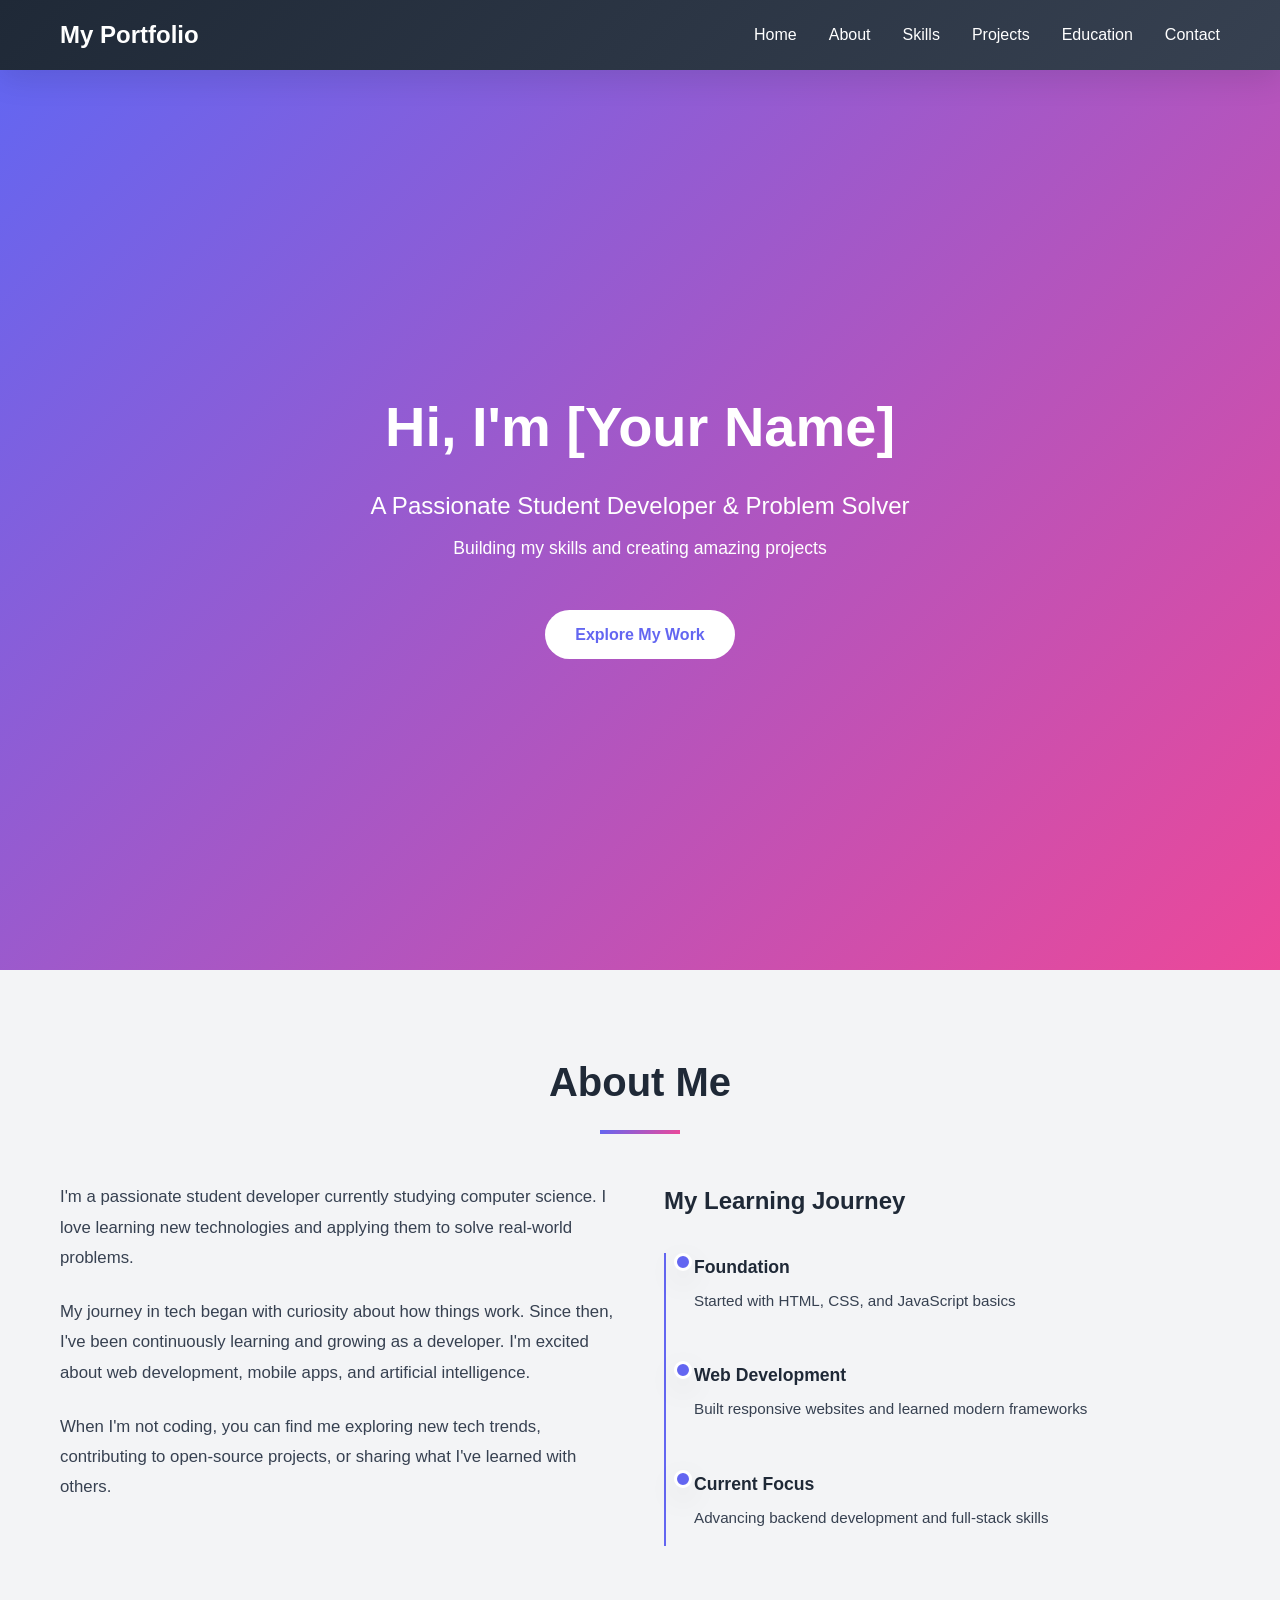
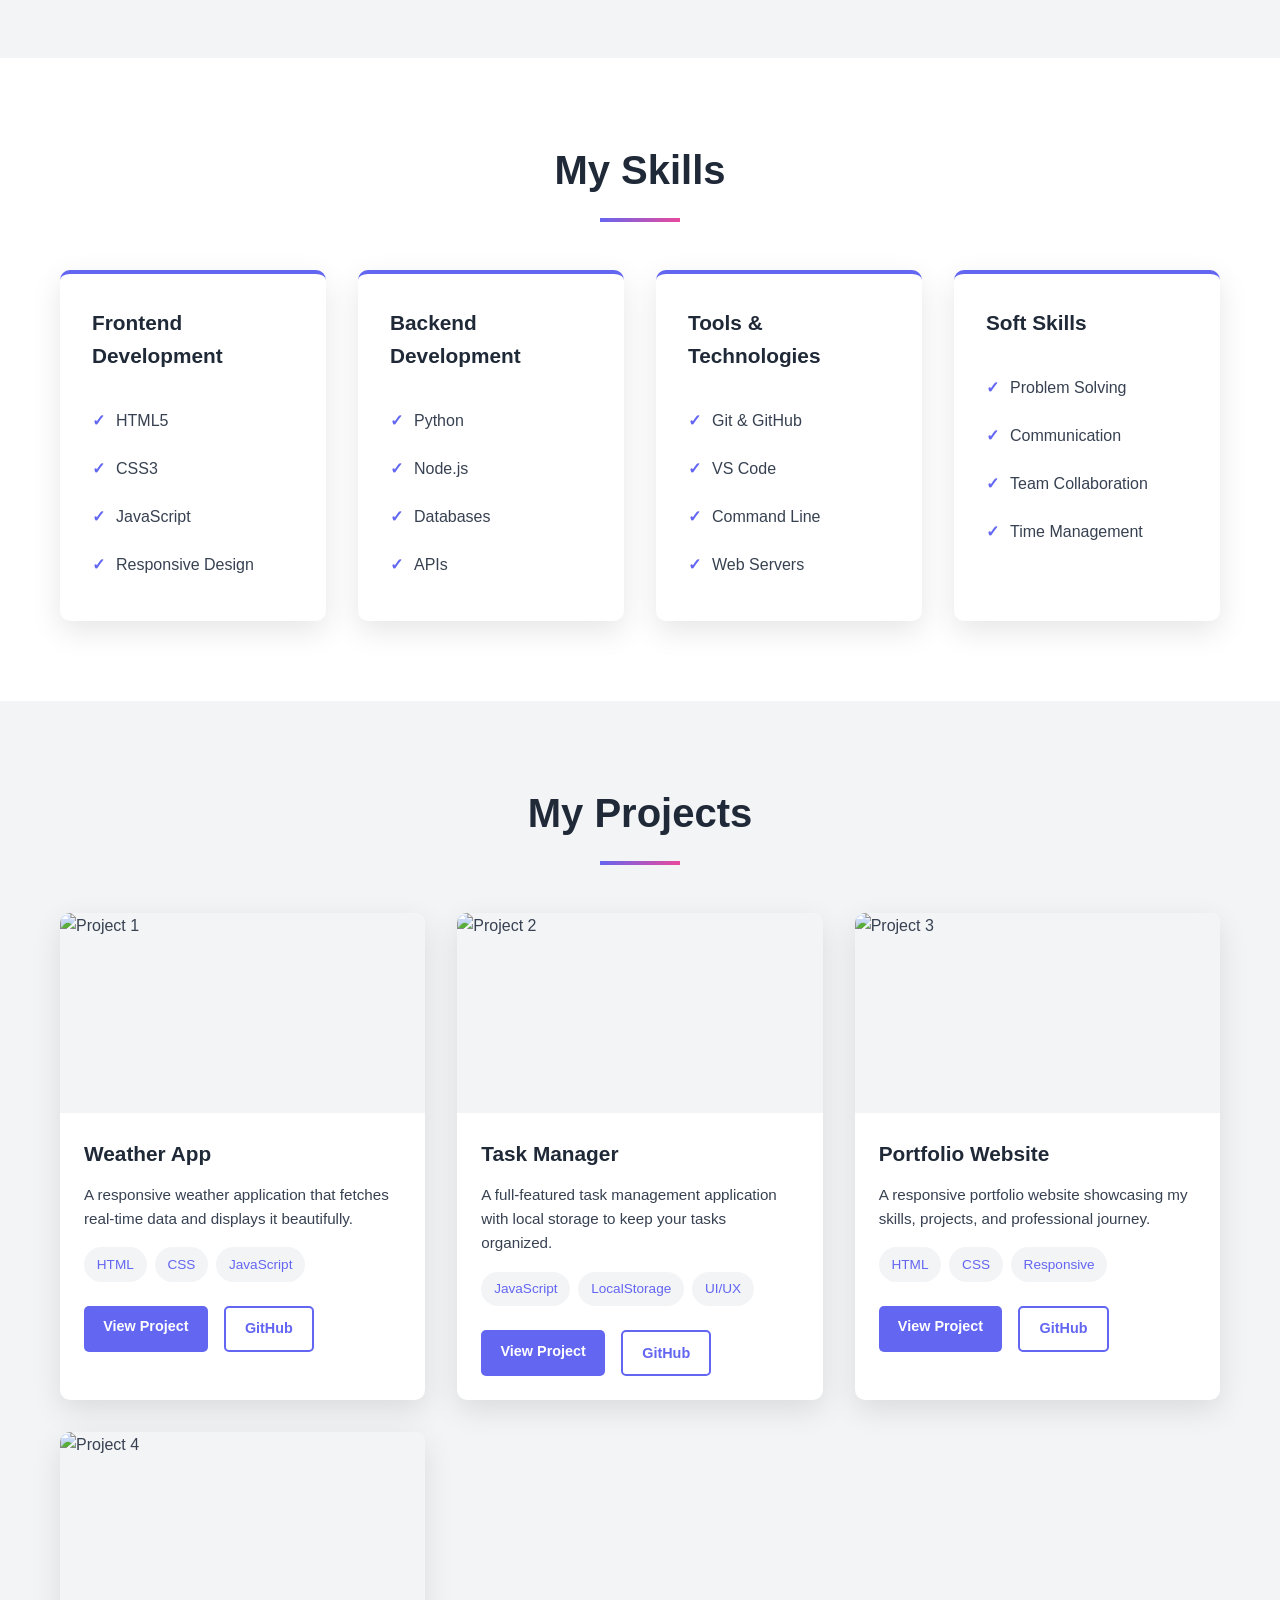
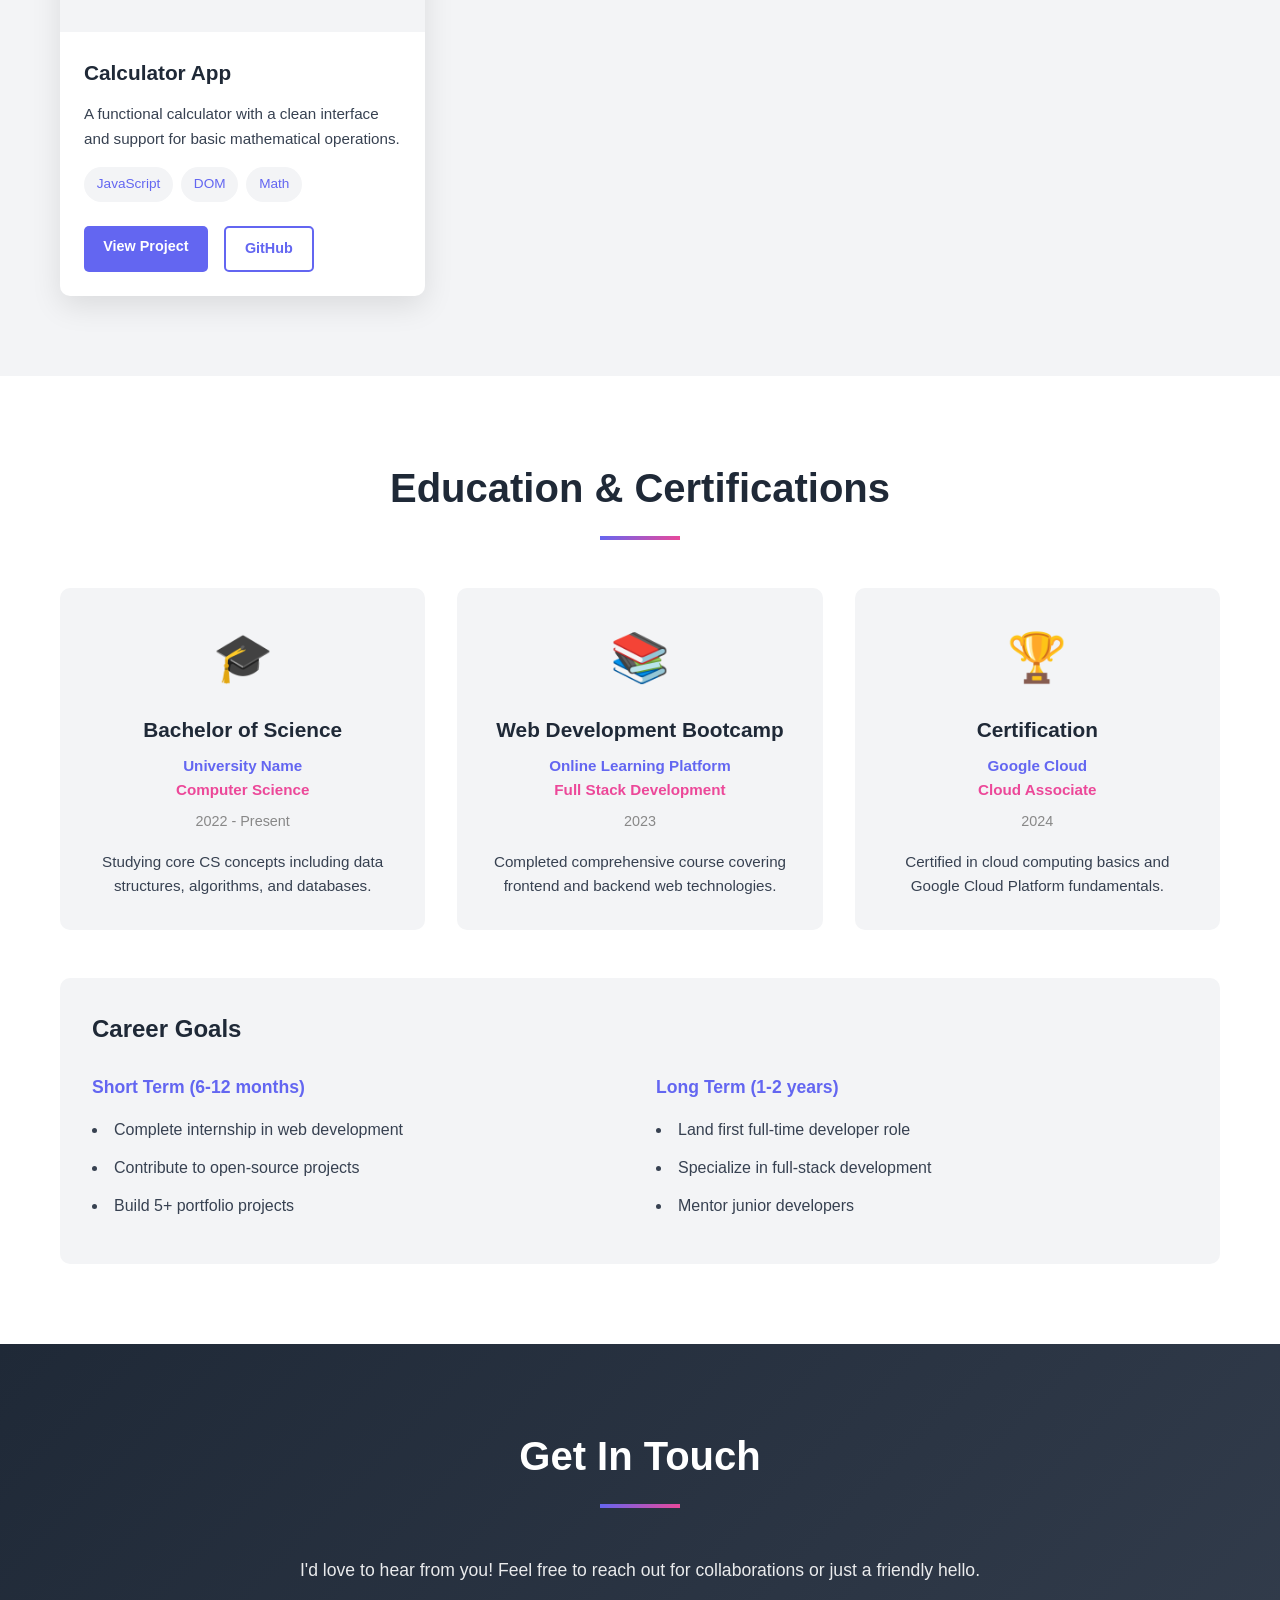
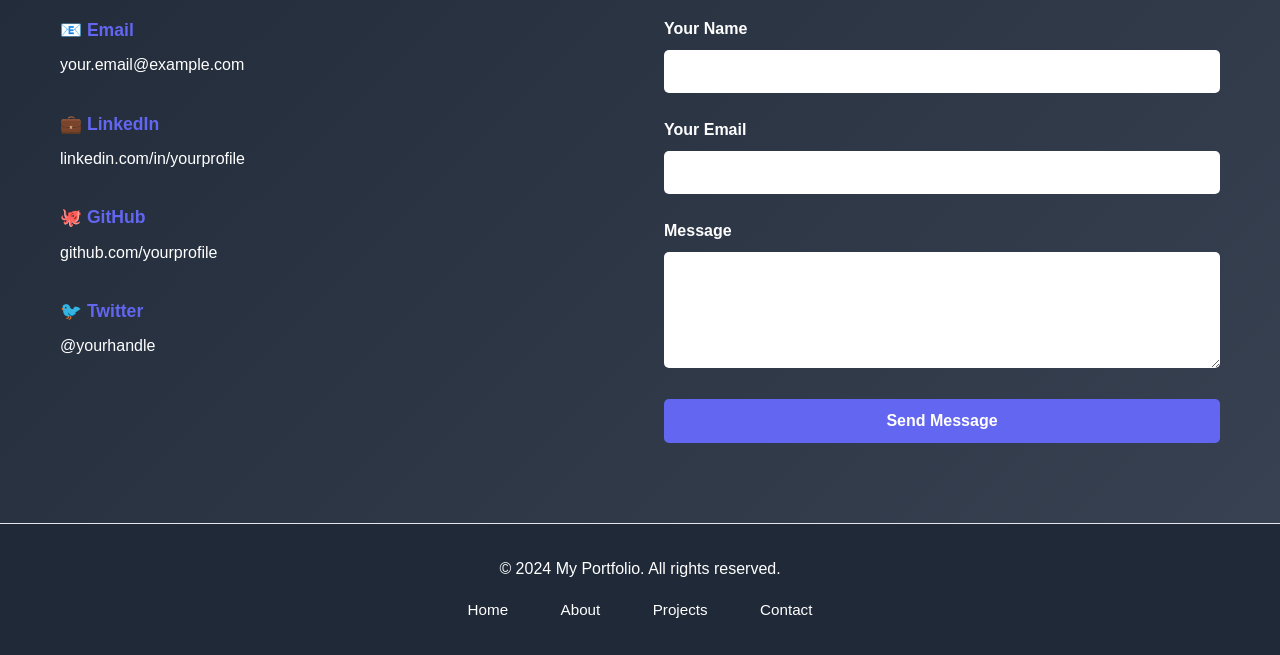
==== Ist Type/index.html @ 1e48fa3d "HTML Code" ====
<!DOCTYPE html>
<html lang="en">
<head>
    <meta charset="UTF-8">
    <meta name="viewport" content="width=device-width, initial-scale=1.0">
    <title>My Portfolio | Student Developer</title>
    <link rel="stylesheet" href="styles.css">
</head>
<body>
    <!-- Navigation Bar -->
    <nav class="navbar">
        <div class="nav-container">
            <div class="nav-logo">
                <a href="#home">My Portfolio</a>
            </div>
            <ul class="nav-menu">
                <li class="nav-item">
                    <a href="#home" class="nav-link">Home</a>
                </li>
                <li class="nav-item">
                    <a href="#about" class="nav-link">About</a>
                </li>
                <li class="nav-item">
                    <a href="#skills" class="nav-link">Skills</a>
                </li>
                <li class="nav-item">
                    <a href="#projects" class="nav-link">Projects</a>
                </li>
                <li class="nav-item">
                    <a href="#education" class="nav-link">Education</a>
                </li>
                <li class="nav-item">
                    <a href="#contact" class="nav-link">Contact</a>
                </li>
            </ul>
            <div class="hamburger">
                <span></span>
                <span></span>
                <span></span>
            </div>
        </div>
    </nav>

    <!-- Home Section -->
    <section id="home" class="hero">
        <div class="hero-content">
            <h1>Hi, I'm [Your Name]</h1>
            <p>A Passionate Student Developer & Problem Solver</p>
            <p class="subtitle">Building my skills and creating amazing projects</p>
            <a href="#about" class="cta-button">Explore My Work</a>
        </div>
    </section>

    <!-- About Section -->
    <section id="about" class="about">
        <div class="container">
            <h2>About Me</h2>
            <div class="about-content">
                <div class="about-text">
                    <p>
                        I'm a passionate student developer currently studying computer science. 
                        I love learning new technologies and applying them to solve real-world problems.
                    </p>
                    <p>
                        My journey in tech began with curiosity about how things work. 
                        Since then, I've been continuously learning and growing as a developer. 
                        I'm excited about web development, mobile apps, and artificial intelligence.
                    </p>
                    <p>
                        When I'm not coding, you can find me exploring new tech trends, 
                        contributing to open-source projects, or sharing what I've learned with others.
                    </p>
                </div>
                <div class="learning-journey">
                    <h3>My Learning Journey</h3>
                    <div class="timeline">
                        <div class="timeline-item">
                            <div class="timeline-marker"></div>
                            <div class="timeline-content">
                                <h4>Foundation</h4>
                                <p>Started with HTML, CSS, and JavaScript basics</p>
                            </div>
                        </div>
                        <div class="timeline-item">
                            <div class="timeline-marker"></div>
                            <div class="timeline-content">
                                <h4>Web Development</h4>
                                <p>Built responsive websites and learned modern frameworks</p>
                            </div>
                        </div>
                        <div class="timeline-item">
                            <div class="timeline-marker"></div>
                            <div class="timeline-content">
                                <h4>Current Focus</h4>
                                <p>Advancing backend development and full-stack skills</p>
                            </div>
                        </div>
                    </div>
                </div>
            </div>
        </div>
    </section>

    <!-- Skills Section -->
    <section id="skills" class="skills">
        <div class="container">
            <h2>My Skills</h2>
            <div class="skills-grid">
                <div class="skill-card">
                    <h3>Frontend Development</h3>
                    <ul class="skill-list">
                        <li>HTML5</li>
                        <li>CSS3</li>
                        <li>JavaScript</li>
                        <li>Responsive Design</li>
                    </ul>
                </div>
                <div class="skill-card">
                    <h3>Backend Development</h3>
                    <ul class="skill-list">
                        <li>Python</li>
                        <li>Node.js</li>
                        <li>Databases</li>
                        <li>APIs</li>
                    </ul>
                </div>
                <div class="skill-card">
                    <h3>Tools & Technologies</h3>
                    <ul class="skill-list">
                        <li>Git & GitHub</li>
                        <li>VS Code</li>
                        <li>Command Line</li>
                        <li>Web Servers</li>
                    </ul>
                </div>
                <div class="skill-card">
                    <h3>Soft Skills</h3>
                    <ul class="skill-list">
                        <li>Problem Solving</li>
                        <li>Communication</li>
                        <li>Team Collaboration</li>
                        <li>Time Management</li>
                    </ul>
                </div>
            </div>
        </div>
    </section>

    <!-- Projects Section -->
    <section id="projects" class="projects">
        <div class="container">
            <h2>My Projects</h2>
            <div class="projects-grid">
                <div class="project-card">
                    <div class="project-image">
                        <img src="https://via.placeholder.com/300x200?text=Project+1" alt="Project 1">
                    </div>
                    <div class="project-info">
                        <h3>Weather App</h3>
                        <p>A responsive weather application that fetches real-time data and displays it beautifully.</p>
                        <div class="project-tags">
                            <span class="tag">HTML</span>
                            <span class="tag">CSS</span>
                            <span class="tag">JavaScript</span>
                        </div>
                        <div class="project-links">
                            <a href="#" class="btn btn-primary">View Project</a>
                            <a href="#" class="btn btn-secondary">GitHub</a>
                        </div>
                    </div>
                </div>

                <div class="project-card">
                    <div class="project-image">
                        <img src="https://via.placeholder.com/300x200?text=Project+2" alt="Project 2">
                    </div>
                    <div class="project-info">
                        <h3>Task Manager</h3>
                        <p>A full-featured task management application with local storage to keep your tasks organized.</p>
                        <div class="project-tags">
                            <span class="tag">JavaScript</span>
                            <span class="tag">LocalStorage</span>
                            <span class="tag">UI/UX</span>
                        </div>
                        <div class="project-links">
                            <a href="#" class="btn btn-primary">View Project</a>
                            <a href="#" class="btn btn-secondary">GitHub</a>
                        </div>
                    </div>
                </div>

                <div class="project-card">
                    <div class="project-image">
                        <img src="https://via.placeholder.com/300x200?text=Project+3" alt="Project 3">
                    </div>
                    <div class="project-info">
                        <h3>Portfolio Website</h3>
                        <p>A responsive portfolio website showcasing my skills, projects, and professional journey.</p>
                        <div class="project-tags">
                            <span class="tag">HTML</span>
                            <span class="tag">CSS</span>
                            <span class="tag">Responsive</span>
                        </div>
                        <div class="project-links">
                            <a href="#" class="btn btn-primary">View Project</a>
                            <a href="#" class="btn btn-secondary">GitHub</a>
                        </div>
                    </div>
                </div>

                <div class="project-card">
                    <div class="project-image">
                        <img src="https://via.placeholder.com/300x200?text=Project+4" alt="Project 4">
                    </div>
                    <div class="project-info">
                        <h3>Calculator App</h3>
                        <p>A functional calculator with a clean interface and support for basic mathematical operations.</p>
                        <div class="project-tags">
                            <span class="tag">JavaScript</span>
                            <span class="tag">DOM</span>
                            <span class="tag">Math</span>
                        </div>
                        <div class="project-links">
                            <a href="#" class="btn btn-primary">View Project</a>
                            <a href="#" class="btn btn-secondary">GitHub</a>
                        </div>
                    </div>
                </div>
            </div>
        </div>
    </section>

    <!-- Education Section -->
    <section id="education" class="education">
        <div class="container">
            <h2>Education & Certifications</h2>
            <div class="education-grid">
                <div class="education-card">
                    <div class="education-icon">🎓</div>
                    <h3>Bachelor of Science</h3>
                    <p class="institution">University Name</p>
                    <p class="field">Computer Science</p>
                    <p class="year">2022 - Present</p>
                    <p class="description">Studying core CS concepts including data structures, algorithms, and databases.</p>
                </div>

                <div class="education-card">
                    <div class="education-icon">📚</div>
                    <h3>Web Development Bootcamp</h3>
                    <p class="institution">Online Learning Platform</p>
                    <p class="field">Full Stack Development</p>
                    <p class="year">2023</p>
                    <p class="description">Completed comprehensive course covering frontend and backend web technologies.</p>
                </div>

                <div class="education-card">
                    <div class="education-icon">🏆</div>
                    <h3>Certification</h3>
                    <p class="institution">Google Cloud</p>
                    <p class="field">Cloud Associate</p>
                    <p class="year">2024</p>
                    <p class="description">Certified in cloud computing basics and Google Cloud Platform fundamentals.</p>
                </div>
            </div>

            <div class="career-goals">
                <h3>Career Goals</h3>
                <div class="goals-list">
                    <div class="goal-item">
                        <h4>Short Term (6-12 months)</h4>
                        <ul>
                            <li>Complete internship in web development</li>
                            <li>Contribute to open-source projects</li>
                            <li>Build 5+ portfolio projects</li>
                        </ul>
                    </div>
                    <div class="goal-item">
                        <h4>Long Term (1-2 years)</h4>
                        <ul>
                            <li>Land first full-time developer role</li>
                            <li>Specialize in full-stack development</li>
                            <li>Mentor junior developers</li>
                        </ul>
                    </div>
                </div>
            </div>
        </div>
    </section>

    <!-- Contact Section -->
    <section id="contact" class="contact">
        <div class="container">
            <h2>Get In Touch</h2>
            <p class="contact-intro">I'd love to hear from you! Feel free to reach out for collaborations or just a friendly hello.</p>
            
            <div class="contact-content">
                <div class="contact-info">
                    <div class="info-item">
                        <h3>📧 Email</h3>
                        <p><a href="mailto:your.email@example.com">your.email@example.com</a></p>
                    </div>
                    <div class="info-item">
                        <h3>💼 LinkedIn</h3>
                        <p><a href="https://linkedin.com" target="_blank">linkedin.com/in/yourprofile</a></p>
                    </div>
                    <div class="info-item">
                        <h3>🐙 GitHub</h3>
                        <p><a href="https://github.com" target="_blank">github.com/yourprofile</a></p>
                    </div>
                    <div class="info-item">
                        <h3>🐦 Twitter</h3>
                        <p><a href="https://twitter.com" target="_blank">@yourhandle</a></p>
                    </div>
                </div>

                <form class="contact-form">
                    <div class="form-group">
                        <label for="name">Your Name</label>
                        <input type="text" id="name" name="name" required>
                    </div>
                    <div class="form-group">
                        <label for="email">Your Email</label>
                        <input type="email" id="email" name="email" required>
                    </div>
                    <div class="form-group">
                        <label for="message">Message</label>
                        <textarea id="message" name="message" rows="5" required></textarea>
                    </div>
                    <button type="submit" class="submit-btn">Send Message</button>
                </form>
            </div>
        </div>
    </section>

    <!-- Footer -->
    <footer class="footer">
        <div class="container">
            <p>&copy; 2024 My Portfolio. All rights reserved.</p>
            <div class="footer-links">
                <a href="#home">Home</a>
                <a href="#about">About</a>
                <a href="#projects">Projects</a>
                <a href="#contact">Contact</a>
            </div>
        </div>
    </footer>

    
</body>
</html>
---- Ist Type/styles.css ----
/* Root Variables */
:root {
    --primary-color: #6366f1;
    --secondary-color: #ec4899;
    --dark-color: #1f2937;
    --light-color: #f3f4f6;
    --text-color: #374151;
    --border-color: #e5e7eb;
    --shadow: 0 10px 30px rgba(0, 0, 0, 0.1);
    --transition: all 0.3s ease;
}

/* Global Styles */
* {
    margin: 0;
    padding: 0;
    box-sizing: border-box;
}

html {
    scroll-behavior: smooth;
}

body {
    font-family: 'Segoe UI', Tahoma, Geneva, Verdana, sans-serif;
    color: var(--text-color);
    background-color: #ffffff;
    line-height: 1.6;
}

.container {
    max-width: 1200px;
    margin: 0 auto;
    padding: 0 20px;
}

/* Navigation Bar */
.navbar {
    background: linear-gradient(135deg, var(--dark-color) 0%, #374151 100%);
    padding: 1rem 0;
    position: sticky;
    top: 0;
    z-index: 100;
    box-shadow: var(--shadow);
}

.nav-container {
    max-width: 1200px;
    margin: 0 auto;
    padding: 0 20px;
    display: flex;
    justify-content: space-between;
    align-items: center;
}

.nav-logo a {
    color: white;
    font-size: 1.5rem;
    font-weight: bold;
    text-decoration: none;
    transition: var(--transition);
}

.nav-logo a:hover {
    color: var(--primary-color);
}

.nav-menu {
    display: flex;
    list-style: none;
    gap: 2rem;
}

.nav-link {
    color: white;
    text-decoration: none;
    transition: var(--transition);
    font-weight: 500;
}

.nav-link:hover {
    color: var(--primary-color);
}

.hamburger {
    display: none;
    flex-direction: column;
    cursor: pointer;
}

.hamburger span {
    width: 25px;
    height: 3px;
    background: white;
    margin: 5px 0;
    transition: var(--transition);
    border-radius: 2px;
}

/* Hero Section */
.hero {
    background: linear-gradient(135deg, var(--primary-color) 0%, var(--secondary-color) 100%);
    color: white;
    padding: 120px 20px;
    text-align: center;
    min-height: 100vh;
    display: flex;
    align-items: center;
    justify-content: center;
}

.hero-content h1 {
    font-size: 3.5rem;
    margin-bottom: 1rem;
    animation: slideInDown 0.8s ease;
}

.hero-content p {
    font-size: 1.5rem;
    margin-bottom: 0.5rem;
    animation: slideInUp 0.8s ease 0.2s both;
}

.hero-content .subtitle {
    font-size: 1.1rem;
    opacity: 0.9;
    margin-bottom: 2rem;
}

.cta-button {
    display: inline-block;
    background: white;
    color: var(--primary-color);
    padding: 12px 30px;
    border-radius: 50px;
    text-decoration: none;
    font-weight: bold;
    transition: var(--transition);
    margin-top: 1rem;
    animation: slideInUp 0.8s ease 0.4s both;
}

.cta-button:hover {
    transform: translateY(-3px);
    box-shadow: 0 10px 25px rgba(0, 0, 0, 0.2);
}

/* Animations */
@keyframes slideInDown {
    from {
        opacity: 0;
        transform: translateY(-50px);
    }
    to {
        opacity: 1;
        transform: translateY(0);
    }
}

@keyframes slideInUp {
    from {
        opacity: 0;
        transform: translateY(50px);
    }
    to {
        opacity: 1;
        transform: translateY(0);
    }
}

/* Section Styles */
section {
    padding: 80px 20px;
}

section h2 {
    font-size: 2.5rem;
    margin-bottom: 3rem;
    text-align: center;
    color: var(--dark-color);
    position: relative;
}

section h2::after {
    content: '';
    display: block;
    width: 80px;
    height: 4px;
    background: linear-gradient(135deg, var(--primary-color) 0%, var(--secondary-color) 100%);
    margin: 1rem auto;
}

/* About Section */
.about {
    background: var(--light-color);
}

.about-content {
    display: grid;
    grid-template-columns: 1fr 1fr;
    gap: 3rem;
    margin-top: 2rem;
}

.about-text p {
    margin-bottom: 1.5rem;
    font-size: 1.05rem;
    line-height: 1.8;
}

.learning-journey h3 {
    font-size: 1.5rem;
    margin-bottom: 2rem;
    color: var(--dark-color);
}

/* Timeline */
.timeline {
    position: relative;
    padding-left: 30px;
}

.timeline::before {
    content: '';
    position: absolute;
    left: 0;
    top: 0;
    bottom: 0;
    width: 2px;
    background: var(--primary-color);
}

.timeline-item {
    position: relative;
    margin-bottom: 2rem;
    padding-bottom: 1rem;
}

.timeline-marker {
    position: absolute;
    left: -20px;
    top: 0;
    width: 18px;
    height: 18px;
    border-radius: 50%;
    background: var(--primary-color);
    border: 3px solid white;
    box-shadow: var(--shadow);
}

.timeline-content h4 {
    color: var(--dark-color);
    margin-bottom: 0.5rem;
    font-size: 1.1rem;
}

.timeline-content p {
    color: var(--text-color);
    font-size: 0.95rem;
}

/* Skills Section */
.skills {
    background: white;
}

.skills-grid {
    display: grid;
    grid-template-columns: repeat(auto-fit, minmax(250px, 1fr));
    gap: 2rem;
    margin-top: 2rem;
}

.skill-card {
    background: white;
    padding: 2rem;
    border-radius: 10px;
    box-shadow: var(--shadow);
    transition: var(--transition);
    border-top: 4px solid var(--primary-color);
}

.skill-card:hover {
    transform: translateY(-10px);
    box-shadow: 0 15px 40px rgba(0, 0, 0, 0.15);
}

.skill-card h3 {
    color: var(--dark-color);
    margin-bottom: 1.5rem;
    font-size: 1.3rem;
}

.skill-list {
    list-style: none;
}

.skill-list li {
    padding: 0.7rem 0;
    padding-left: 1.5rem;
    position: relative;
    color: var(--text-color);
}

.skill-list li::before {
    content: '✓';
    position: absolute;
    left: 0;
    color: var(--primary-color);
    font-weight: bold;
}

/* Projects Section */
.projects {
    background: var(--light-color);
}

.projects-grid {
    display: grid;
    grid-template-columns: repeat(auto-fit, minmax(300px, 1fr));
    gap: 2rem;
    margin-top: 2rem;
}

.project-card {
    background: white;
    border-radius: 10px;
    overflow: hidden;
    box-shadow: var(--shadow);
    transition: var(--transition);
}

.project-card:hover {
    transform: translateY(-10px);
    box-shadow: 0 15px 40px rgba(0, 0, 0, 0.15);
}

.project-image {
    width: 100%;
    height: 200px;
    overflow: hidden;
    background: var(--light-color);
}

.project-image img {
    width: 100%;
    height: 100%;
    object-fit: cover;
    transition: var(--transition);
}

.project-card:hover .project-image img {
    transform: scale(1.05);
}

.project-info {
    padding: 1.5rem;
}

.project-info h3 {
    color: var(--dark-color);
    margin-bottom: 0.8rem;
    font-size: 1.3rem;
}

.project-info p {
    color: var(--text-color);
    margin-bottom: 1rem;
    font-size: 0.95rem;
}

.project-tags {
    display: flex;
    flex-wrap: wrap;
    gap: 0.5rem;
    margin-bottom: 1.5rem;
}

.tag {
    display: inline-block;
    background: var(--light-color);
    color: var(--primary-color);
    padding: 0.4rem 0.8rem;
    border-radius: 20px;
    font-size: 0.85rem;
    font-weight: 500;
}

.project-links {
    display: flex;
    gap: 1rem;
}

.btn {
    display: inline-block;
    padding: 0.6rem 1.2rem;
    border-radius: 5px;
    text-decoration: none;
    font-size: 0.9rem;
    font-weight: 600;
    transition: var(--transition);
    border: none;
    cursor: pointer;
}

.btn-primary {
    background: var(--primary-color);
    color: white;
}

.btn-primary:hover {
    background: #4f46e5;
    transform: translateX(3px);
}

.btn-secondary {
    background: transparent;
    color: var(--primary-color);
    border: 2px solid var(--primary-color);
}

.btn-secondary:hover {
    background: var(--primary-color);
    color: white;
}

/* Education Section */
.education {
    background: white;
}

.education-grid {
    display: grid;
    grid-template-columns: repeat(auto-fit, minmax(300px, 1fr));
    gap: 2rem;
    margin-bottom: 3rem;
}

.education-card {
    background: var(--light-color);
    padding: 2rem;
    border-radius: 10px;
    text-align: center;
    transition: var(--transition);
}

.education-card:hover {
    background: white;
    box-shadow: var(--shadow);
    transform: translateY(-5px);
}

.education-icon {
    font-size: 3rem;
    margin-bottom: 1rem;
}

.education-card h3 {
    color: var(--dark-color);
    margin-bottom: 0.5rem;
    font-size: 1.3rem;
}

.institution {
    color: var(--primary-color);
    font-weight: 600;
    font-size: 0.95rem;
}

.field {
    color: var(--secondary-color);
    font-weight: 600;
    font-size: 0.95rem;
    margin-bottom: 0.5rem;
}

.year {
    color: #888;
    font-size: 0.9rem;
    margin-bottom: 1rem;
}

.description {
    color: var(--text-color);
    font-size: 0.95rem;
    line-height: 1.6;
}

/* Career Goals */
.career-goals {
    background: var(--light-color);
    padding: 2rem;
    border-radius: 10px;
    margin-top: 2rem;
}

.career-goals h3 {
    color: var(--dark-color);
    margin-bottom: 1.5rem;
    font-size: 1.5rem;
}

.goals-list {
    display: grid;
    grid-template-columns: repeat(auto-fit, minmax(300px, 1fr));
    gap: 2rem;
}

.goal-item h4 {
    color: var(--primary-color);
    margin-bottom: 1rem;
    font-size: 1.1rem;
}

.goal-item ul {
    list-style-position: inside;
    color: var(--text-color);
}

.goal-item li {
    margin-bottom: 0.8rem;
}

/* Contact Section */
.contact {
    background: linear-gradient(135deg, var(--dark-color) 0%, #374151 100%);
    color: white;
}

.contact h2 {
    color: white;
}

.contact h2::after {
    background: linear-gradient(135deg, var(--primary-color) 0%, var(--secondary-color) 100%);
}

.contact-intro {
    text-align: center;
    font-size: 1.1rem;
    margin-bottom: 2rem;
    opacity: 0.9;
}

.contact-content {
    display: grid;
    grid-template-columns: 1fr 1fr;
    gap: 3rem;
    margin-top: 2rem;
}

.info-item {
    margin-bottom: 2rem;
}

.info-item h3 {
    color: var(--primary-color);
    margin-bottom: 0.5rem;
    font-size: 1.1rem;
}

.info-item a {
    color: white;
    text-decoration: none;
    transition: var(--transition);
}

.info-item a:hover {
    color: var(--primary-color);
}

.contact-form {
    display: flex;
    flex-direction: column;
}

.form-group {
    margin-bottom: 1.5rem;
}

.form-group label {
    display: block;
    margin-bottom: 0.5rem;
    font-weight: 600;
}

.form-group input,
.form-group textarea {
    width: 100%;
    padding: 0.8rem;
    border: none;
    border-radius: 5px;
    font-family: inherit;
    font-size: 1rem;
}

.form-group textarea {
    resize: vertical;
}

.submit-btn {
    background: var(--primary-color);
    color: white;
    padding: 0.8rem 2rem;
    border: none;
    border-radius: 5px;
    font-size: 1rem;
    font-weight: 600;
    cursor: pointer;
    transition: var(--transition);
}

.submit-btn:hover {
    background: #4f46e5;
    transform: translateY(-2px);
}

/* Footer */
.footer {
    background: var(--dark-color);
    color: white;
    text-align: center;
    padding: 2rem 20px;
    border-top: 1px solid var(--border-color);
}

.footer-links {
    margin-top: 1rem;
}

.footer-links a {
    color: white;
    text-decoration: none;
    margin: 0 1.5rem;
    transition: var(--transition);
    font-size: 0.95rem;
}

.footer-links a:hover {
    color: var(--primary-color);
}

/* Responsive Design */
@media (max-width: 768px) {
    .nav-menu {
        display: none;
        position: absolute;
        top: 70px;
        left: 0;
        flex-direction: column;
        background: var(--dark-color);
        width: 100%;
        text-align: center;
        gap: 0;
    }

    .nav-menu.active {
        display: flex;
    }

    .nav-item {
        padding: 1rem 0;
        border-bottom: 1px solid rgba(255, 255, 255, 0.1);
    }

    .hamburger {
        display: flex;
    }

    .hamburger.active span:nth-child(1) {
        transform: rotate(-45deg) translate(-8px, 8px);
    }

    .hamburger.active span:nth-child(2) {
        opacity: 0;
    }

    .hamburger.active span:nth-child(3) {
        transform: rotate(45deg) translate(-8px, -8px);
    }

    .hero-content h1 {
        font-size: 2.5rem;
    }

    .hero-content p {
        font-size: 1.2rem;
    }

    section h2 {
        font-size: 2rem;
    }

    .about-content {
        grid-template-columns: 1fr;
    }

    .skills-grid {
        grid-template-columns: 1fr;
    }

    .projects-grid {
        grid-template-columns: 1fr;
    }

    .education-grid {
        grid-template-columns: 1fr;
    }

    .goals-list {
        grid-template-columns: 1fr;
    }

    .contact-content {
        grid-template-columns: 1fr;
    }

    section {
        padding: 60px 20px;
    }

    .footer-links {
        display: flex;
        flex-direction: column;
        gap: 0.5rem;
    }

    .footer-links a {
        margin: 0;
    }
}

@media (max-width: 480px) {
    .hero-content h1 {
        font-size: 2rem;
    }

    .hero-content p {
        font-size: 1rem;
    }

    section h2 {
        font-size: 1.5rem;
    }

    .skill-card,
    .project-card,
    .education-card {
        padding: 1.5rem;
    }

    .project-links {
        flex-direction: column;
    }

    .btn {
        width: 100%;
        text-align: center;
    }
}
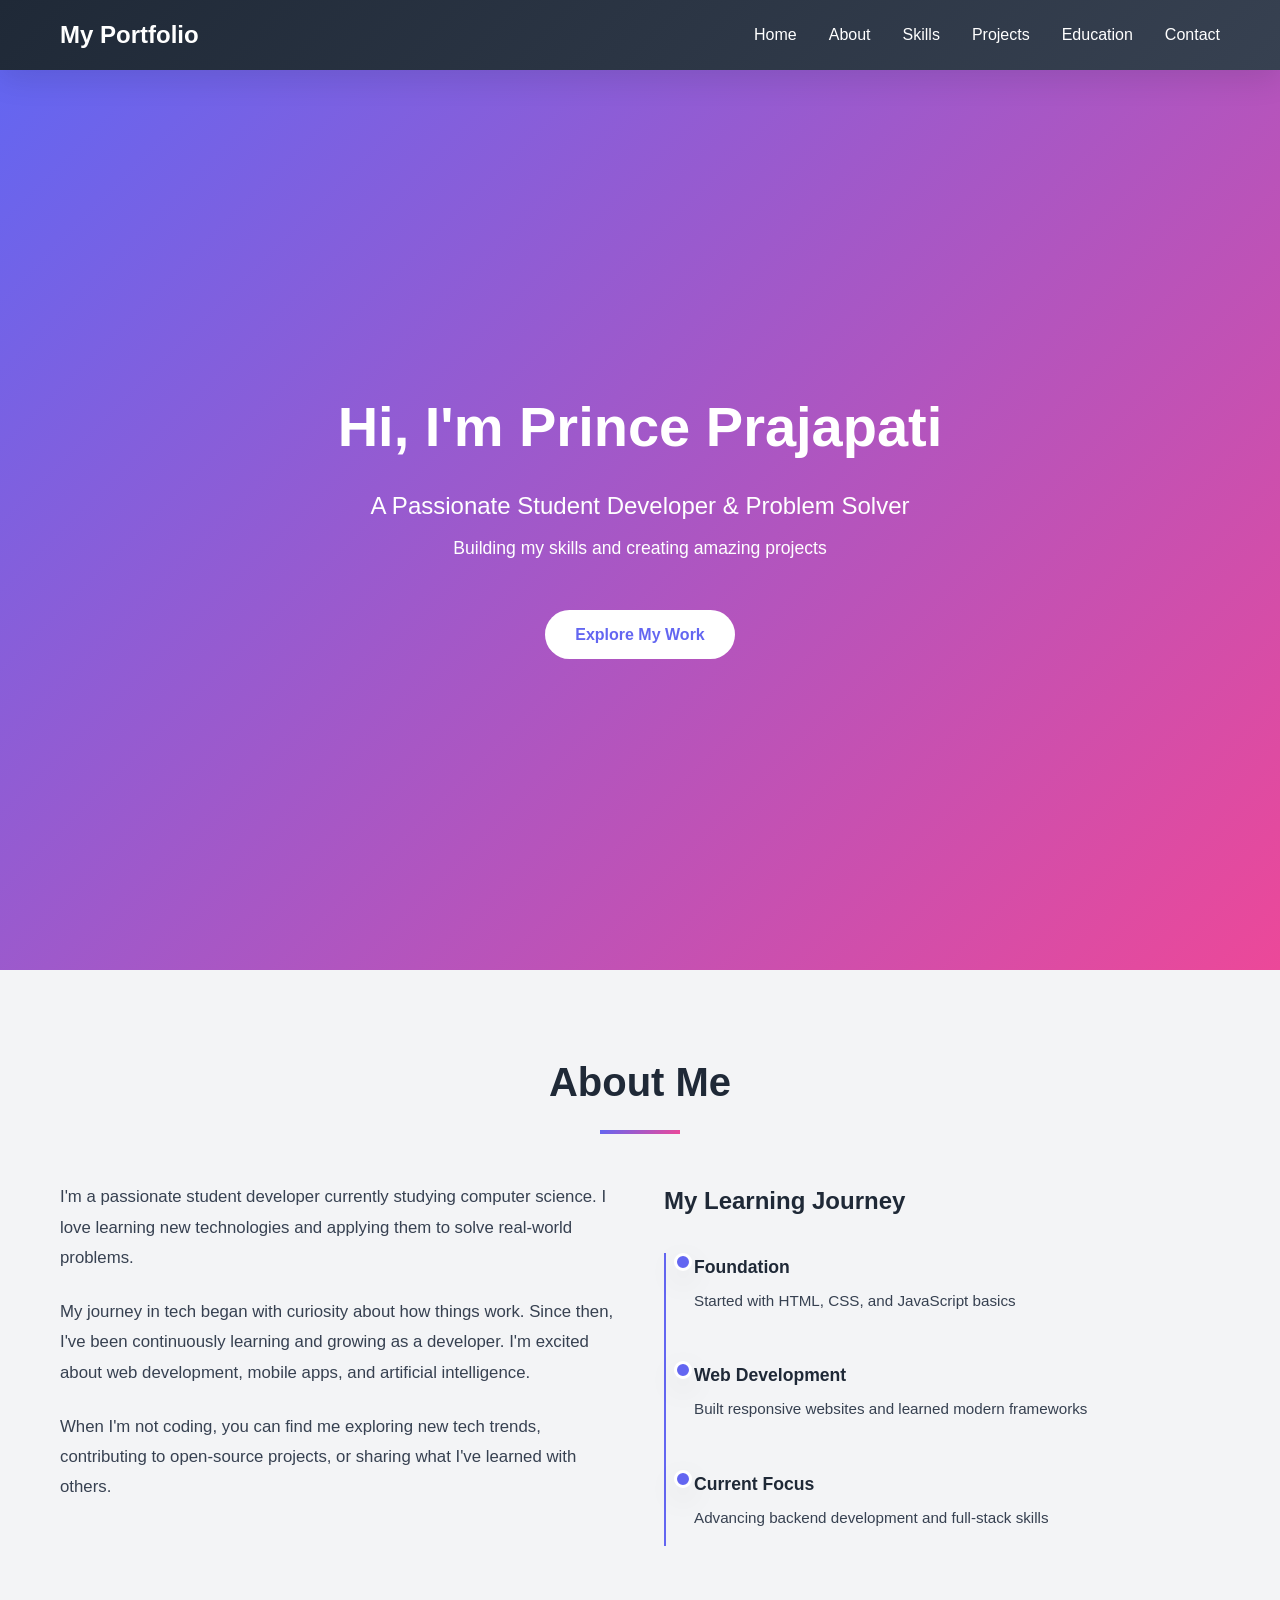
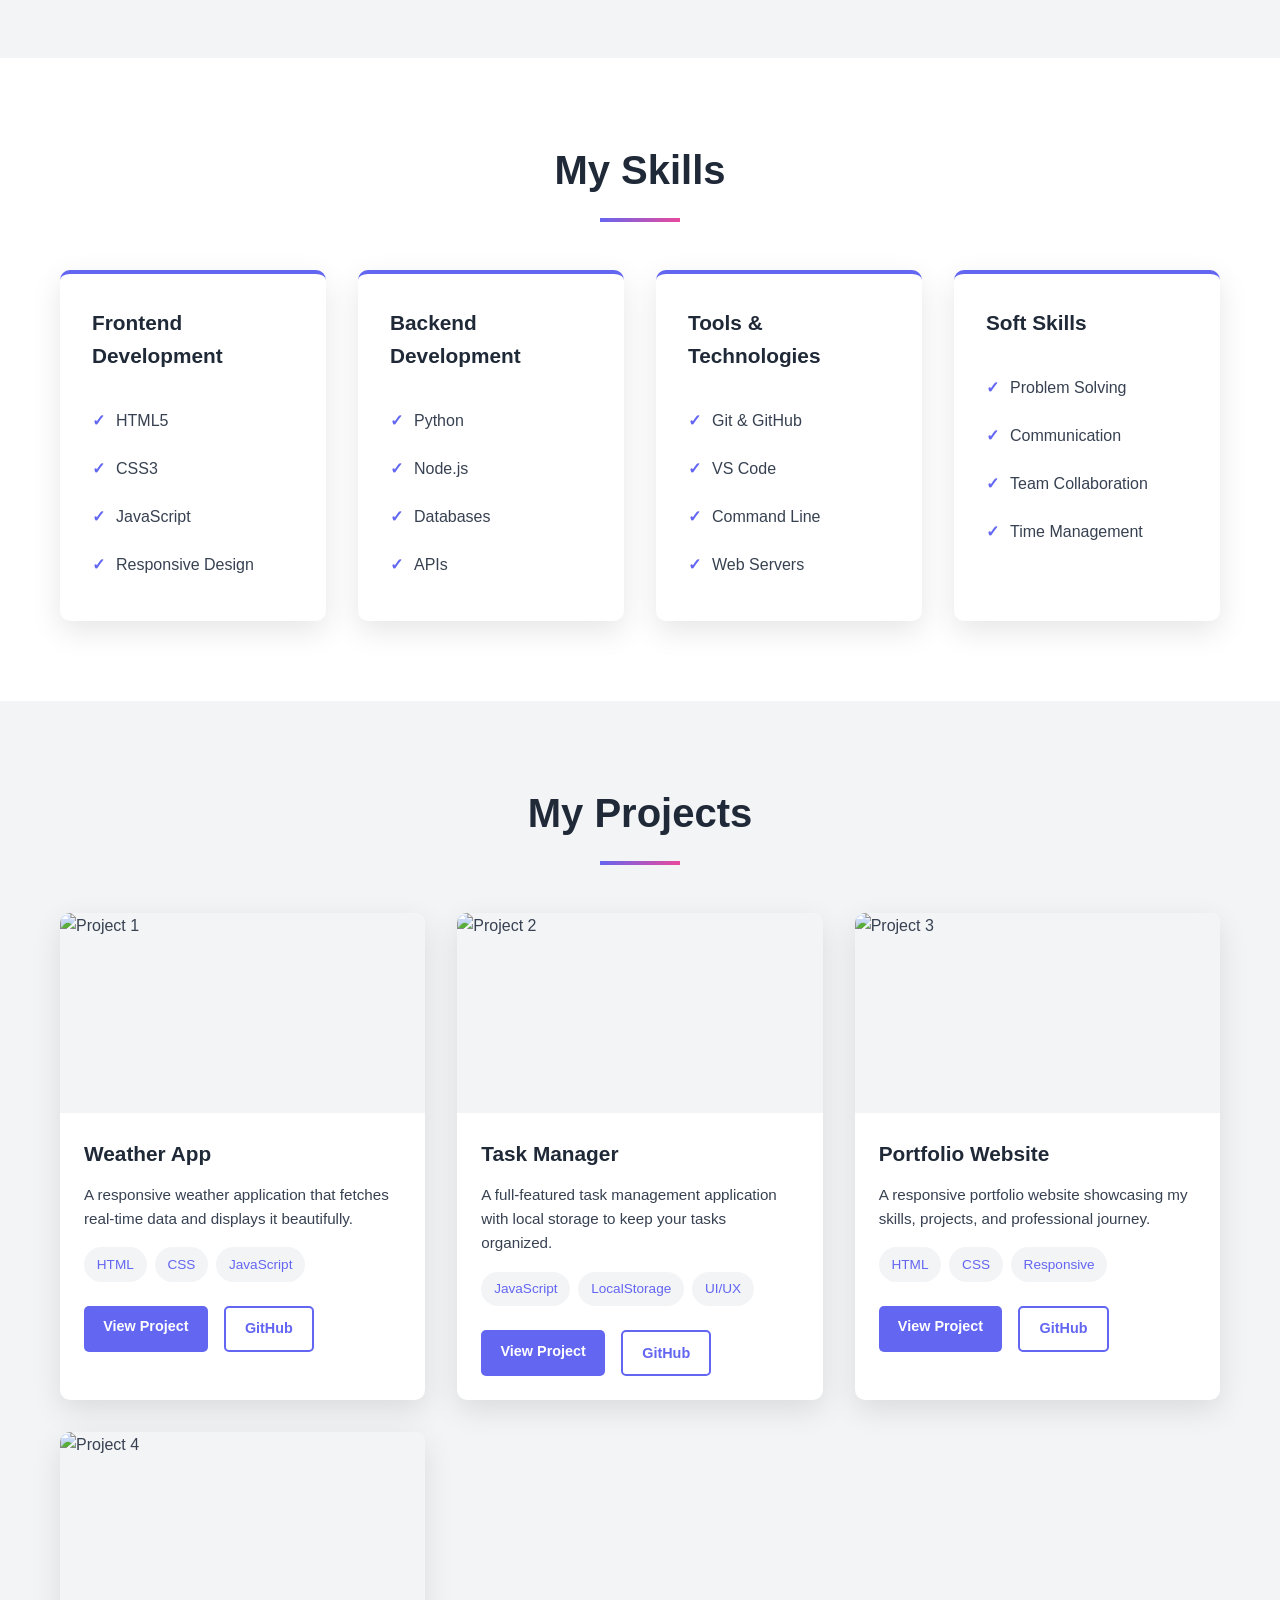
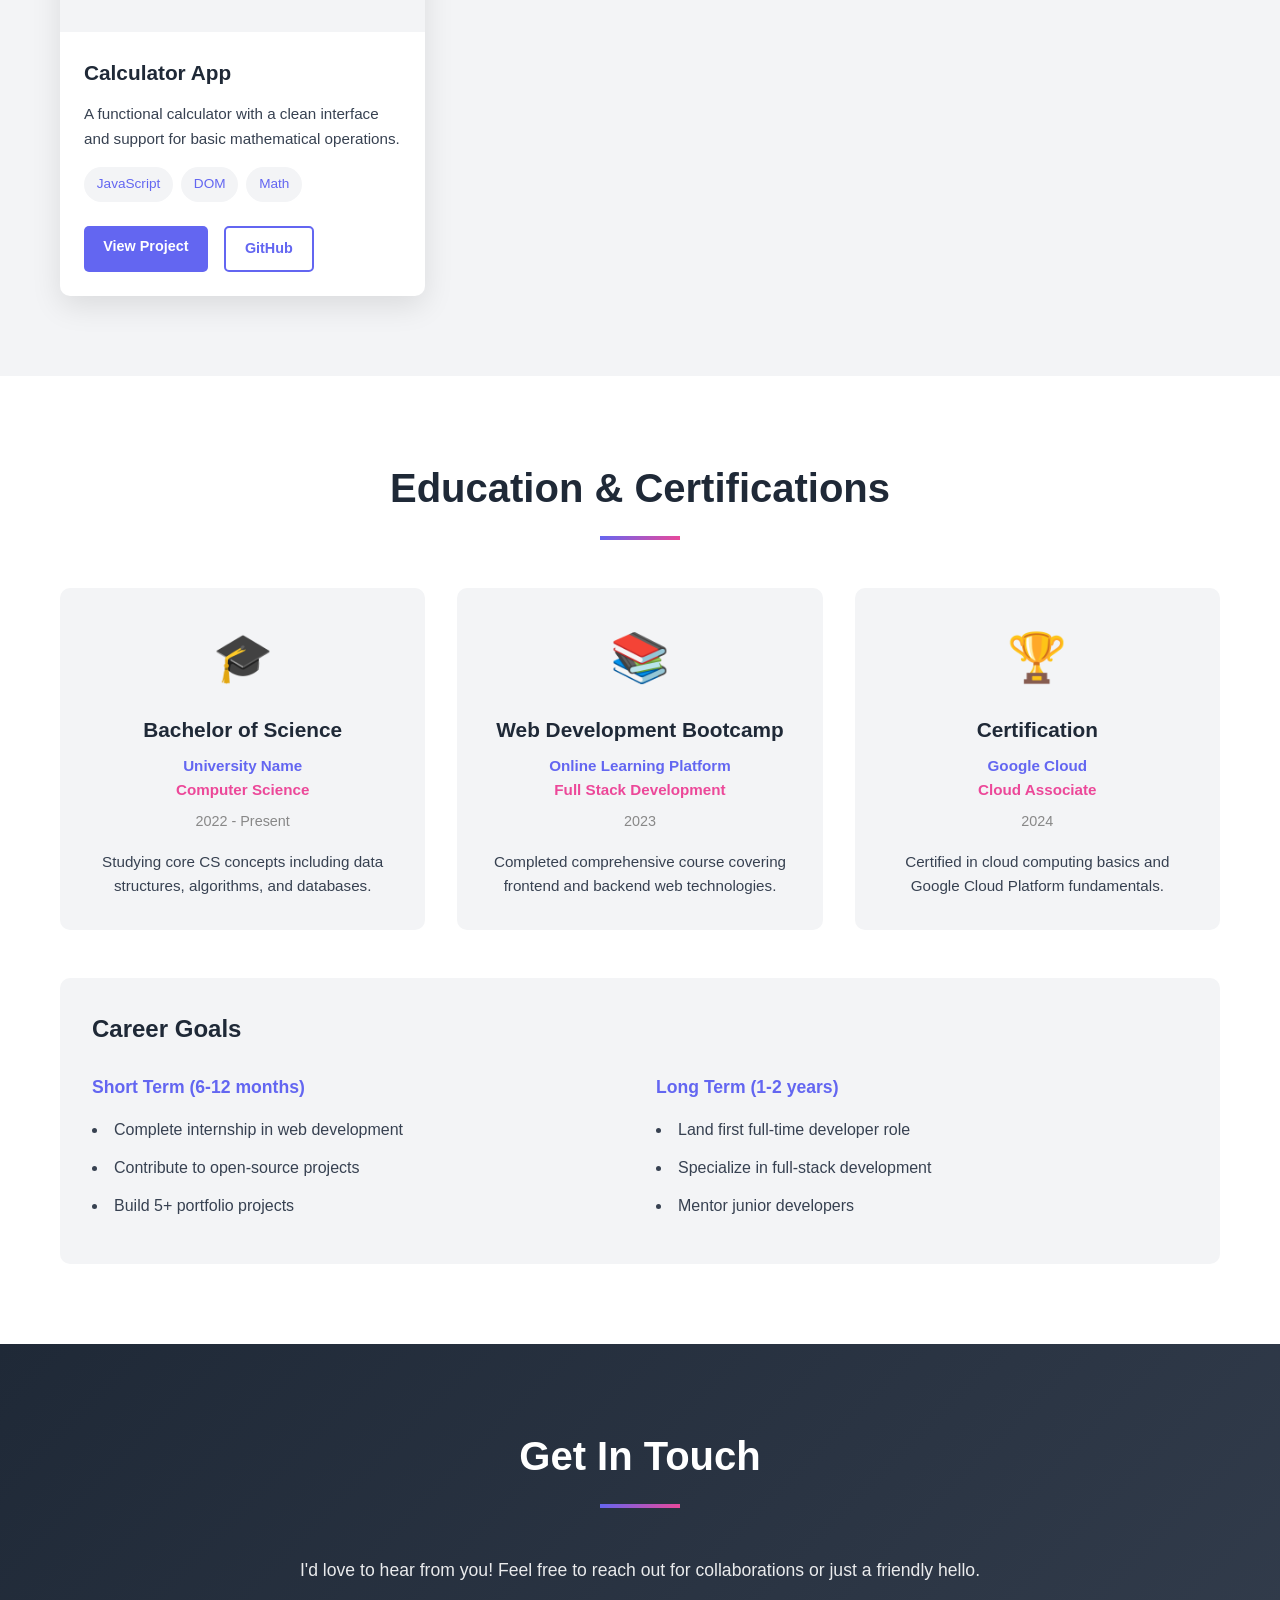
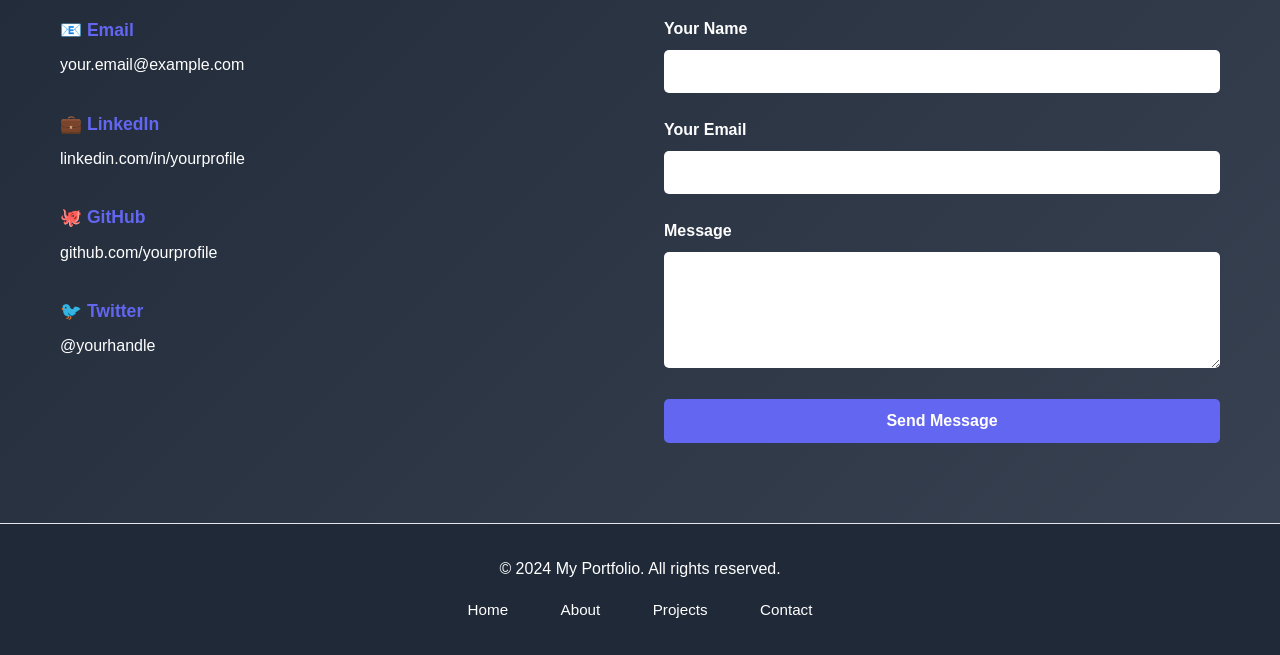
==== commit ce963f13: "Update index.html" ====
--- a/Ist Type/index.html
+++ b/Ist Type/index.html
@@ -44,7 +44,7 @@
     <!-- Home Section -->
     <section id="home" class="hero">
         <div class="hero-content">
-            <h1>Hi, I'm [Your Name]</h1>
+            <h1>Hi, I'm Prince Prajapati</h1>
             <p>A Passionate Student Developer & Problem Solver</p>
             <p class="subtitle">Building my skills and creating amazing projects</p>
             <a href="#about" class="cta-button">Explore My Work</a>
